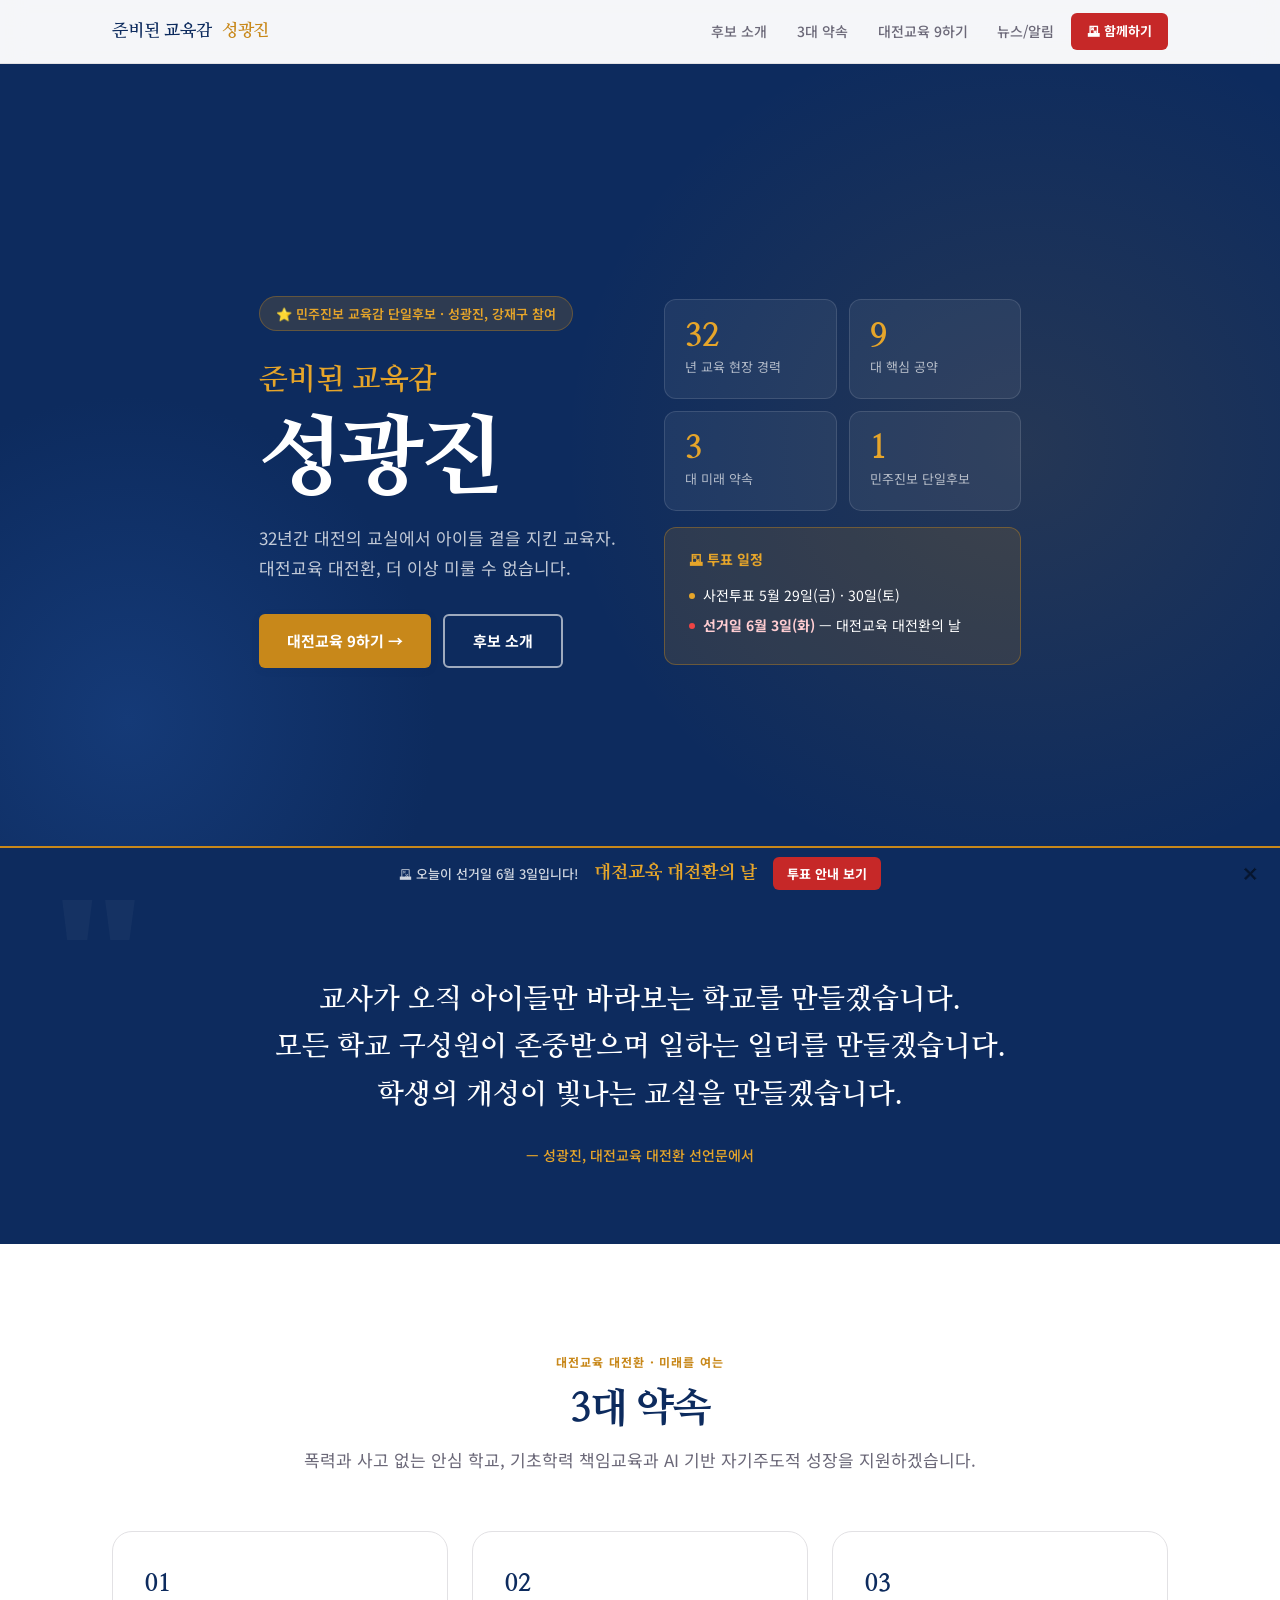
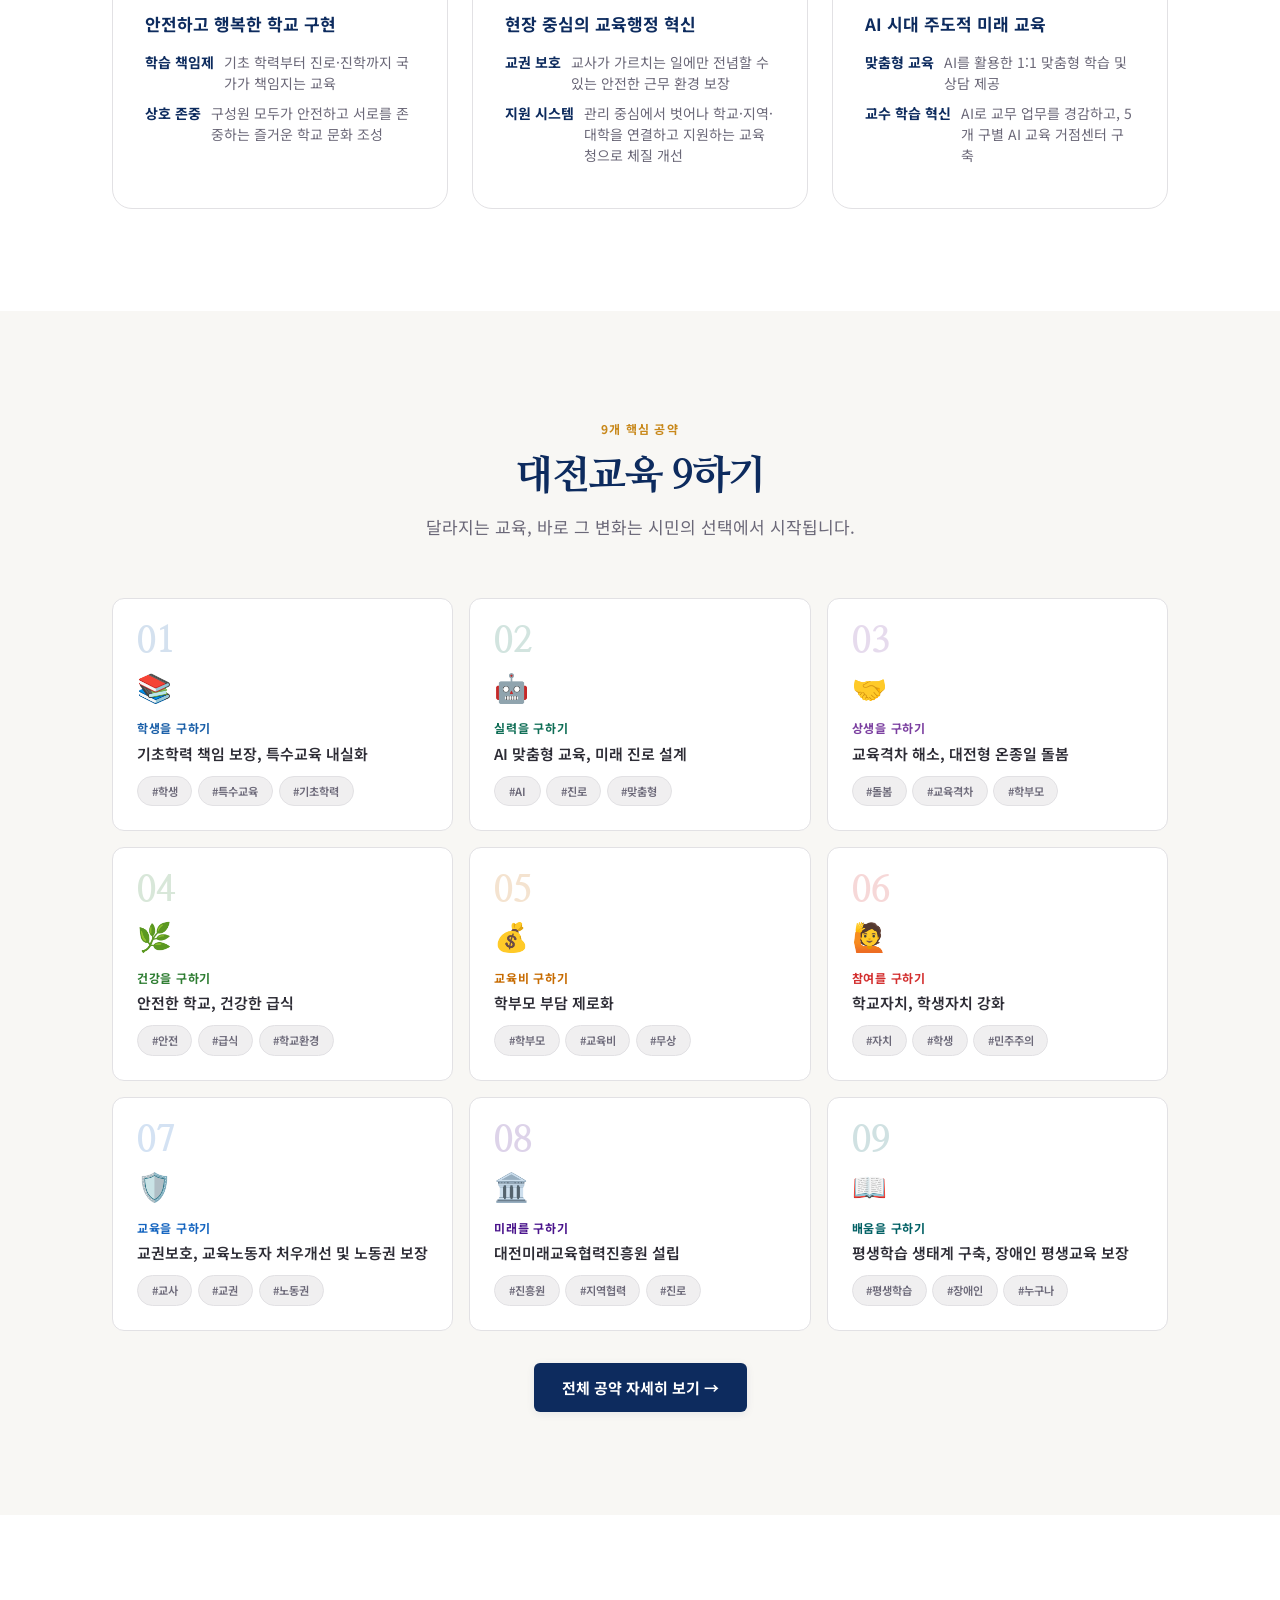
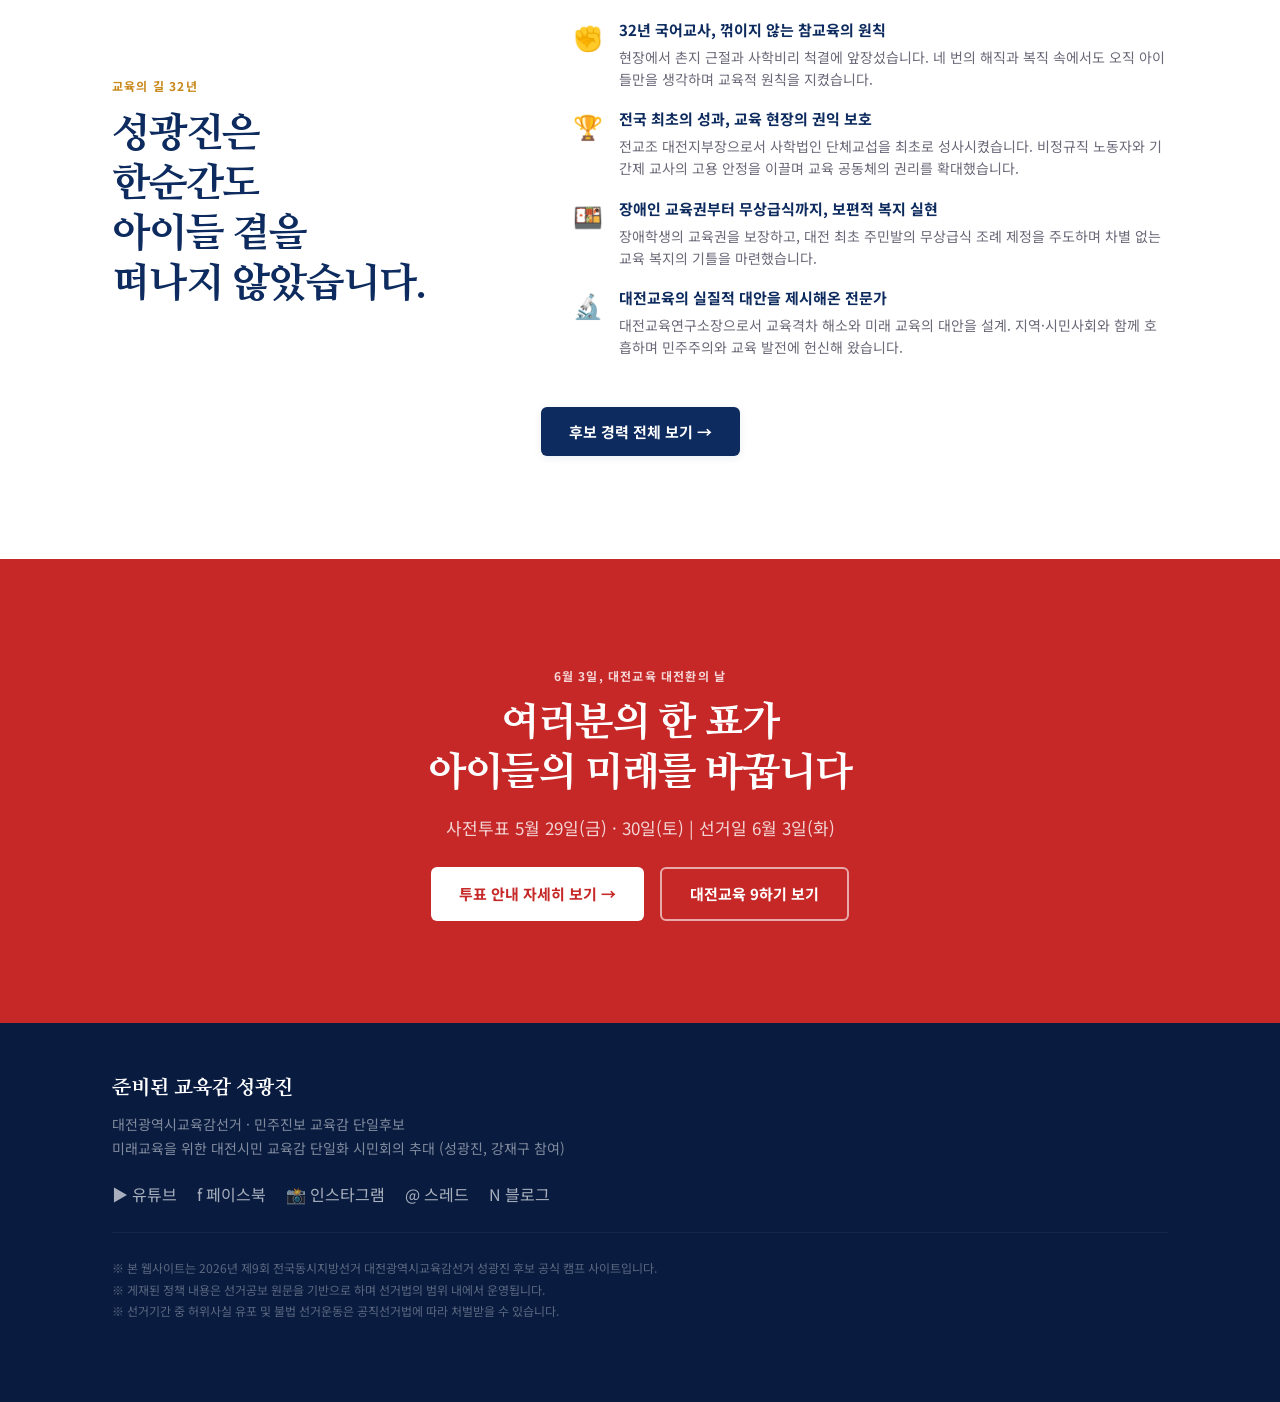
==== index.html @ e191de0e "Add files via upload" ====
<!DOCTYPE html>
<html lang="ko">
<head>
  <meta charset="UTF-8">
  <meta name="viewport" content="width=device-width, initial-scale=1.0">
  <meta name="description" content="준비된 교육감 성광진 — 대전광역시교육감선거 민주진보 교육감 단일후보. 대전교육 9하기, 교육의 길 32년.">
  <title>준비된 교육감 성광진 | 대전광역시교육감선거</title>
  <link rel="preconnect" href="https://fonts.googleapis.com">
  <link rel="stylesheet" href="https://fonts.googleapis.com/css2?family=Noto+Sans+KR:wght@300;400;500;700;900&family=Nanum+Myeongjo:wght@400;700;800&display=swap">
  <link rel="stylesheet" href="css/style.css">
  <style>
    .hero {
      min-height: 100svh;
      background: var(--navy);
      display: flex; align-items: center;
      position: relative; overflow: hidden;
      padding-top: var(--nav-height);
    }
    .hero::before {
      content: '';
      position: absolute; inset: 0;
      background:
        radial-gradient(ellipse 60% 80% at 80% 50%, rgba(200,136,26,.13) 0%, transparent 60%),
        radial-gradient(ellipse 40% 60% at 10% 80%, rgba(26,68,136,.6) 0%, transparent 60%);
    }
    .hero-grid {
      display: grid; grid-template-columns: 1fr 1fr;
      gap: 3rem; align-items: center; position: relative; z-index: 1;
    }
    .hero-left { color: var(--white); }
    .hero-eyebrow {
      display: inline-flex; align-items: center; gap: .5rem;
      background: rgba(200,136,26,.18); border: 1px solid rgba(200,136,26,.35);
      border-radius: 999px; padding: .35rem 1rem;
      font-size: .8125rem; font-weight: 600; color: var(--gold-light); margin-bottom: 1.5rem;
    }
    .hero-slogan {
      font-family: var(--font-serif);
      font-size: clamp(1.25rem,3vw,1.875rem); font-weight: 700;
      color: var(--gold-light); margin-bottom: .5rem; letter-spacing: -.02em;
    }
    .hero-name {
      font-family: var(--font-serif);
      font-size: clamp(3rem,7vw,5.5rem); font-weight: 800;
      letter-spacing: -.04em; line-height: 1.05; margin-bottom: 1rem;
    }
    .hero-desc {
      font-size: clamp(.9375rem,2vw,1.0625rem); color: rgba(255,255,255,.75);
      max-width: 480px; line-height: 1.75; margin-bottom: 2rem;
    }
    .hero-btns { display: flex; gap: .75rem; flex-wrap: wrap; }
    .hero-right { display: flex; flex-direction: column; gap: 1rem; }
    .hero-stat-grid { display: grid; grid-template-columns: repeat(2,1fr); gap: .75rem; }
    .hero-stat {
      background: rgba(255,255,255,.06); border: 1px solid rgba(255,255,255,.12);
      border-radius: var(--radius-md); padding: 1.25rem; color: var(--white);
    }
    .hero-stat-num {
      font-family: var(--font-serif); font-size: 2rem; font-weight: 800;
      color: var(--gold-light); line-height: 1; margin-bottom: .25rem;
    }
    .hero-stat-label { font-size: .8125rem; color: rgba(255,255,255,.65); }
    .hero-vote-box {
      background: rgba(200,136,26,.15); border: 1px solid rgba(200,136,26,.4);
      border-radius: var(--radius-md); padding: 1.25rem 1.5rem; color: var(--white);
    }
    .hero-vote-title { font-size: .875rem; font-weight: 700; color: var(--gold-light); margin-bottom: .75rem; }
    .hero-vote-row { display: flex; align-items: center; gap: .5rem; font-size: .875rem; margin-bottom: .4rem; }
    .hero-vote-dot { width: 6px; height: 6px; border-radius: 50%; background: var(--gold-light); flex-shrink: 0; }
    .promise-card {
      background: var(--white); border: 1.5px solid var(--gray-200);
      border-radius: var(--radius-lg); padding: 2rem; position: relative; overflow: hidden;
      transition: all var(--transition);
    }
    .promise-card:hover { border-color: var(--navy-light); box-shadow: var(--shadow-md); transform: translateY(-4px); }
    .promise-num { font-family: var(--font-serif); font-size: 1.5rem; font-weight: 800; color: var(--navy); margin-bottom: .5rem; }
    .promise-title { font-size: 1.0625rem; font-weight: 700; color: var(--navy); margin-bottom: 1rem; line-height: 1.35; }
    .promise-item { display: flex; gap: .6rem; align-items: flex-start; font-size: .875rem; color: var(--gray-600); line-height: 1.5; margin-bottom: .6rem; }
    .promise-item-label { font-weight: 700; color: var(--navy); white-space: nowrap; flex-shrink: 0; }
    .policies-grid { display: grid; grid-template-columns: repeat(3,1fr); gap: 1rem; }
    .quote-section {
      background: var(--navy); padding: clamp(3rem,6vw,5rem) 0; position: relative; overflow: hidden;
    }
    .quote-section::before {
      content: '"'; position: absolute; top: -2rem; left: 3rem;
      font-family: var(--font-serif); font-size: 20rem; font-weight: 800;
      color: rgba(255,255,255,.03); line-height: 1;
    }
    .quote-text {
      font-family: var(--font-serif); font-size: clamp(1.125rem,3vw,1.75rem);
      font-weight: 700; color: var(--white); line-height: 1.7;
      max-width: 760px; margin: 0 auto; text-align: center; position: relative; z-index: 1;
    }
    .quote-source { text-align: center; color: var(--gold-light); font-size: .875rem; font-weight: 500; margin-top: 1.5rem; }
    @media (max-width:900px) {
      .hero-grid { grid-template-columns: 1fr; }
      .hero-right { display: none; }
      .policies-grid { grid-template-columns: repeat(2,1fr); }
    }
    @media (max-width:640px) { .policies-grid { grid-template-columns: 1fr; } }
  </style>
</head>
<body>
<div id="nav-placeholder"></div>
<main id="main-content">

  <!-- HERO -->
  <section class="hero" aria-label="후보 소개">
    <div class="container">
      <div class="hero-grid">
        <div class="hero-left">
          <div class="hero-eyebrow">⭐ 민주진보 교육감 단일후보 · 성광진, 강재구 참여</div>
          <div class="hero-slogan">준비된 교육감</div>
          <h1 class="hero-name">성광진</h1>
          <p class="hero-desc">32년간 대전의 교실에서 아이들 곁을 지킨 교육자.<br>대전교육 대전환, 더 이상 미룰 수 없습니다.</p>
          <div class="hero-btns">
            <a href="pages/policies.html" class="btn btn-gold">대전교육 9하기 →</a>
            <a href="pages/candidate.html" class="btn btn-outline">후보 소개</a>
          </div>
        </div>
        <div class="hero-right" aria-hidden="true">
          <div class="hero-stat-grid">
            <div class="hero-stat"><div class="hero-stat-num">32</div><div class="hero-stat-label">년 교육 현장 경력</div></div>
            <div class="hero-stat"><div class="hero-stat-num">9</div><div class="hero-stat-label">대 핵심 공약</div></div>
            <div class="hero-stat"><div class="hero-stat-num">3</div><div class="hero-stat-label">대 미래 약속</div></div>
            <div class="hero-stat"><div class="hero-stat-num">1</div><div class="hero-stat-label">민주진보 단일후보</div></div>
          </div>
          <div class="hero-vote-box">
            <div class="hero-vote-title">🗳 투표 일정</div>
            <div class="hero-vote-row"><span class="hero-vote-dot"></span><span>사전투표 5월 29일(금) · 30일(토)</span></div>
            <div class="hero-vote-row"><span class="hero-vote-dot" style="background:#ef4444"></span><span><strong style="color:#ffcdd2">선거일 6월 3일(화)</strong> — 대전교육 대전환의 날</span></div>
          </div>
        </div>
      </div>
    </div>
  </section>

  <!-- 인용 -->
  <section class="quote-section" aria-label="후보 메시지">
    <div class="container">
      <blockquote class="quote-text">
        교사가 오직 아이들만 바라보는 학교를 만들겠습니다.<br>
        모든 학교 구성원이 존중받으며 일하는 일터를 만들겠습니다.<br>
        학생의 개성이 빛나는 교실을 만들겠습니다.
      </blockquote>
      <p class="quote-source">— 성광진, 대전교육 대전환 선언문에서</p>
    </div>
  </section>

  <!-- 3대 약속 -->
  <section class="section" aria-labelledby="promises-title">
    <div class="container">
      <div class="text-center mb-3">
        <span class="section-label">대전교육 대전환 · 미래를 여는</span>
        <h2 class="section-title" id="promises-title">3대 약속</h2>
        <p class="section-subtitle">폭력과 사고 없는 안심 학교, 기초학력 책임교육과 AI 기반 자기주도적 성장을 지원하겠습니다.</p>
      </div>
      <div class="grid-3" id="promises-grid" role="list"></div>
    </div>
  </section>

  <!-- 9하기 -->
  <section class="section section-alt" aria-labelledby="policies-title">
    <div class="container">
      <div class="text-center mb-3">
        <span class="section-label">9개 핵심 공약</span>
        <h2 class="section-title" id="policies-title">대전교육 9하기</h2>
        <p class="section-subtitle">달라지는 교육, 바로 그 변화는 시민의 선택에서 시작됩니다.</p>
      </div>
      <div class="policies-grid" id="policies-grid" role="list"></div>
      <div class="text-center mt-4">
        <a href="pages/policies.html" class="btn btn-primary">전체 공약 자세히 보기 →</a>
      </div>
    </div>
  </section>

  <!-- 후보 소개 -->
  <section class="section" aria-labelledby="about-title">
    <div class="container">
      <div style="display:grid;grid-template-columns:1fr 1.5fr;gap:4rem;align-items:center">
        <div class="fade-in">
          <span class="section-label">교육의 길 32년</span>
          <h2 class="section-title" id="about-title">성광진은<br>한순간도<br>아이들 곁을<br>떠나지 않았습니다.</h2>
        </div>
        <div id="achievements-list" class="fade-in fade-in-delay-2"></div>
      </div>
      <div class="text-center mt-4">
        <a href="pages/candidate.html" class="btn btn-primary">후보 경력 전체 보기 →</a>
      </div>
    </div>
  </section>

  <!-- CTA -->
  <section class="section text-center" aria-label="투표 안내" style="background:var(--danger);color:var(--white)">
    <div class="container">
      <span class="section-label" style="color:rgba(255,255,255,.8)">6월 3일, 대전교육 대전환의 날</span>
      <h2 class="section-title" style="color:var(--white);margin-bottom:1rem">여러분의 한 표가<br>아이들의 미래를 바꿉니다</h2>
      <p class="section-subtitle" style="color:rgba(255,255,255,.8);margin-bottom:1.5rem">사전투표 5월 29일(금) · 30일(토) | 선거일 6월 3일(화)</p>
      <div style="display:flex;gap:1rem;justify-content:center;flex-wrap:wrap">
        <a href="pages/together.html" class="btn" style="background:var(--white);color:var(--danger);font-weight:700">투표 안내 자세히 보기 →</a>
        <a href="pages/policies.html" class="btn btn-outline">대전교육 9하기 보기</a>
      </div>
    </div>
  </section>

</main>
<div id="footer-placeholder"></div>

<script src="js/data.js"></script>
<script src="js/main.js"></script>
<script>
  function renderHome() {
    const data = SKJ_DATA;

    /* 3대 약속 */
    document.getElementById('promises-grid').innerHTML = data.promises3.map((p, i) => `
      <article class="promise-card fade-in fade-in-delay-${i+1}" role="listitem">
        <div class="promise-num">${String(p.num).padStart(2,'0')}</div>
        <h3 class="promise-title">${p.title}</h3>
        ${p.items.map(it => `
          <div class="promise-item">
            <span class="promise-item-label">${it.label}</span>
            <span>${it.desc}</span>
          </div>`).join('')}
      </article>`).join('');

    /* 9하기 그리드 */
    document.getElementById('policies-grid').innerHTML = data.policies9.map((pol, i) => `
      <article class="policy-card fade-in fade-in-delay-${(i%3)+1}"
               style="--card-color:${pol.color}" role="listitem" tabindex="0"
               aria-label="${pol.id}번 공약: ${pol.key} — ${pol.title}"
               onclick="location.href='pages/policy-detail.html?id=${pol.id}'"
               onkeydown="if(event.key==='Enter')location.href='pages/policy-detail.html?id=${pol.id}'">
        <div class="policy-card-num">${String(pol.id).padStart(2,'0')}</div>
        <div class="policy-card-icon" aria-hidden="true">${pol.icon}</div>
        <div class="policy-card-key">${pol.key}</div>
        <div class="policy-card-title">${pol.title}</div>
        <div class="policy-card-tags">
          ${pol.tags.map(t => `<span class="badge badge-gray" style="font-size:.7rem">#${t}</span>`).join('')}
        </div>
      </article>`).join('');

    /* 성과 */
    document.getElementById('achievements-list').innerHTML = data.achievements.map((a, i) => `
      <div class="fade-in fade-in-delay-${i+1}" style="display:flex;gap:1rem;align-items:flex-start;margin-bottom:1rem">
        <span style="font-size:1.5rem;flex-shrink:0" aria-hidden="true">${a.icon}</span>
        <div>
          <div style="font-size:.9375rem;font-weight:700;color:var(--navy);margin-bottom:.2rem">${a.title}</div>
          <div style="font-size:.875rem;color:var(--gray-600);line-height:1.6">${a.desc}</div>
        </div>
      </div>`).join('');

    initFadeIn();
  }

  document.addEventListener('DOMContentLoaded', renderHome);
</script>
</body>
</html>
---- css/style.css ----
/* ============================================================
   성광진 캠프 공식 웹사이트 — 공통 디자인 시스템
   GitHub Pages 정적 호스팅 최적화
   ============================================================ */

/* ── Google Fonts 임포트 ── */
@import url('https://fonts.googleapis.com/css2?family=Noto+Sans+KR:wght@300;400;500;700;900&family=Nanum+Myeongjo:wght@400;700;800&display=swap');

/* ── CSS 변수 ── */
:root {
  /* 메인 컬러 팔레트 */
  --navy:       #0d2b5e;
  --navy-deep:  #091c40;
  --navy-mid:   #1a4488;
  --navy-light: #2a60c0;
  --gold:       #c8881a;
  --gold-light: #e6a52a;
  --gold-pale:  #fdf3dc;
  --white:      #ffffff;
  --off-white:  #f8f7f4;
  --gray-100:   #f0eff0;
  --gray-200:   #e2e1e4;
  --gray-400:   #a8a6b0;
  --gray-600:   #6b6878;
  --gray-800:   #2d2c35;
  --danger:     #c62828;
  --success:    #2e7d32;

  /* 타이포그래피 */
  --font-serif: 'Nanum Myeongjo', 'Georgia', serif;
  --font-sans:  'Noto Sans KR', 'Apple SD Gothic Neo', sans-serif;

  /* 간격 */
  --radius-sm:  6px;
  --radius-md:  12px;
  --radius-lg:  20px;
  --radius-xl:  32px;

  /* 전환 */
  --transition: 0.25s cubic-bezier(0.4, 0, 0.2, 1);
  --shadow-sm:  0 2px 8px rgba(13,43,94,0.08);
  --shadow-md:  0 4px 20px rgba(13,43,94,0.12);
  --shadow-lg:  0 8px 40px rgba(13,43,94,0.18);

  /* 레이아웃 */
  --max-width:  1120px;
  --nav-height: 64px;
}

/* ── 리셋 ── */
*, *::before, *::after { box-sizing: border-box; margin: 0; padding: 0; }
html { scroll-behavior: smooth; font-size: 16px; }
body {
  font-family: var(--font-sans);
  background: var(--white);
  color: var(--gray-800);
  line-height: 1.7;
  -webkit-font-smoothing: antialiased;
}
img { max-width: 100%; display: block; }
a { color: inherit; text-decoration: none; }
ul { list-style: none; }
button { cursor: pointer; border: none; background: none; font-family: inherit; }

/* ── 접근성 ── */
.sr-only {
  position: absolute; width: 1px; height: 1px;
  padding: 0; margin: -1px; overflow: hidden;
  clip: rect(0,0,0,0); white-space: nowrap; border: 0;
}
:focus-visible {
  outline: 3px solid var(--gold);
  outline-offset: 3px;
  border-radius: var(--radius-sm);
}
.skip-nav {
  position: absolute; top: -100%; left: 1rem;
  background: var(--navy); color: var(--white);
  padding: .5rem 1rem; border-radius: var(--radius-sm);
  z-index: 9999; transition: top .2s;
}
.skip-nav:focus { top: 1rem; }

/* ── 레이아웃 컨테이너 ── */
.container {
  max-width: var(--max-width);
  margin: 0 auto;
  padding: 0 clamp(1rem, 5vw, 2rem);
}

/* ── 네비게이션 ── */
.site-nav {
  position: fixed; top: 0; left: 0; right: 0;
  height: var(--nav-height);
  background: rgba(255,255,255,0.96);
  backdrop-filter: blur(12px);
  -webkit-backdrop-filter: blur(12px);
  border-bottom: 1px solid var(--gray-200);
  z-index: 1000;
  transition: box-shadow var(--transition);
}
.site-nav.scrolled { box-shadow: var(--shadow-md); }
.nav-inner {
  max-width: var(--max-width);
  margin: 0 auto;
  padding: 0 clamp(1rem, 5vw, 2rem);
  height: 100%;
  display: flex;
  align-items: center;
  justify-content: space-between;
  gap: 1rem;
}
.nav-logo {
  display: flex; align-items: center; gap: .625rem;
  font-family: var(--font-serif);
  font-size: 1.05rem;
  font-weight: 700;
  color: var(--navy);
  letter-spacing: -.01em;
  flex-shrink: 0;
}
.nav-logo .logo-accent {
  color: var(--gold);
}
.nav-links {
  display: flex;
  align-items: center;
  gap: .25rem;
}
.nav-links a {
  padding: .4rem .8rem;
  font-size: .875rem;
  font-weight: 500;
  color: var(--gray-600);
  border-radius: var(--radius-sm);
  transition: color var(--transition), background var(--transition);
  white-space: nowrap;
}
.nav-links a:hover,
.nav-links a.active { color: var(--navy); background: var(--gray-100); }
.nav-cta {
  padding: .45rem 1rem !important;
  background: var(--danger) !important;
  color: var(--white) !important;
  border-radius: var(--radius-sm) !important;
  font-weight: 700 !important;
  font-size: .8125rem !important;
  white-space: nowrap;
}
.nav-cta:hover { background: #a62020 !important; }

/* 햄버거 (모바일) */
.nav-hamburger {
  display: none;
  flex-direction: column;
  gap: 5px;
  padding: .5rem;
  border-radius: var(--radius-sm);
  transition: background var(--transition);
}
.nav-hamburger:hover { background: var(--gray-100); }
.nav-hamburger span {
  width: 22px; height: 2px;
  background: var(--navy);
  border-radius: 2px;
  transition: transform var(--transition), opacity var(--transition);
  display: block;
}
.nav-hamburger.open span:nth-child(1) { transform: translateY(7px) rotate(45deg); }
.nav-hamburger.open span:nth-child(2) { opacity: 0; }
.nav-hamburger.open span:nth-child(3) { transform: translateY(-7px) rotate(-45deg); }

.nav-mobile {
  display: none;
  position: fixed;
  top: var(--nav-height); left: 0; right: 0;
  background: var(--white);
  border-bottom: 1px solid var(--gray-200);
  padding: 1rem;
  z-index: 999;
  flex-direction: column;
  gap: .25rem;
  box-shadow: var(--shadow-md);
}
.nav-mobile.open { display: flex; }
.nav-mobile a {
  padding: .75rem 1rem;
  font-size: .9375rem;
  font-weight: 500;
  color: var(--gray-800);
  border-radius: var(--radius-sm);
  transition: background var(--transition);
}
.nav-mobile a:hover { background: var(--gray-100); }
.nav-mobile .nav-cta {
  margin-top: .5rem;
  padding: .75rem 1rem !important;
  background: var(--danger) !important;
  color: var(--white) !important;
  border-radius: var(--radius-sm) !important;
  text-align: center;
  font-weight: 700 !important;
}

/* ── 페이지 오프셋 (nav 높이) ── */
.page-offset { padding-top: var(--nav-height); }

/* ── 섹션 공통 ── */
.section {
  padding: clamp(4rem, 8vw, 7rem) 0;
}
.section-alt { background: var(--off-white); }
.section-dark {
  background: var(--navy);
  color: var(--white);
}
.section-title {
  font-family: var(--font-serif);
  font-size: clamp(1.75rem, 4vw, 2.5rem);
  font-weight: 800;
  color: var(--navy);
  letter-spacing: -.03em;
  line-height: 1.25;
  margin-bottom: .75rem;
}
.section-title.light { color: var(--white); }
.section-subtitle {
  font-size: clamp(.9375rem, 2vw, 1.0625rem);
  color: var(--gray-600);
  margin-bottom: clamp(2rem, 5vw, 3.5rem);
}
.section-subtitle.light { color: rgba(255,255,255,.75); }
.section-label {
  display: inline-block;
  font-size: .75rem;
  font-weight: 700;
  letter-spacing: .1em;
  text-transform: uppercase;
  color: var(--gold);
  margin-bottom: .75rem;
}
.section-label.light { color: var(--gold-light); }

/* ── 배지 ── */
.badge {
  display: inline-flex; align-items: center; gap: .35rem;
  padding: .3rem .85rem;
  border-radius: 999px;
  font-size: .8125rem;
  font-weight: 600;
  white-space: nowrap;
}
.badge-gold { background: var(--gold-pale); color: var(--gold); border: 1px solid rgba(200,136,26,.25); }
.badge-navy { background: var(--navy); color: var(--white); }
.badge-danger { background: #fdeaea; color: var(--danger); border: 1px solid rgba(198,40,40,.2); }
.badge-success { background: #e8f5e9; color: var(--success); border: 1px solid rgba(46,125,50,.2); }
.badge-gray { background: var(--gray-100); color: var(--gray-600); border: 1px solid var(--gray-200); }

/* ── 버튼 ── */
.btn {
  display: inline-flex; align-items: center; gap: .5rem;
  padding: .75rem 1.75rem;
  border-radius: var(--radius-sm);
  font-size: .9375rem;
  font-weight: 700;
  transition: all var(--transition);
  white-space: nowrap;
}
.btn-primary {
  background: var(--navy);
  color: var(--white);
  box-shadow: var(--shadow-sm);
}
.btn-primary:hover {
  background: var(--navy-mid);
  box-shadow: var(--shadow-md);
  transform: translateY(-1px);
}
.btn-gold {
  background: var(--gold);
  color: var(--white);
  box-shadow: var(--shadow-sm);
}
.btn-gold:hover {
  background: var(--gold-light);
  box-shadow: var(--shadow-md);
  transform: translateY(-1px);
}
.btn-outline {
  background: transparent;
  color: var(--white);
  border: 2px solid rgba(255,255,255,.6);
}
.btn-outline:hover {
  background: rgba(255,255,255,.1);
  border-color: var(--white);
}
.btn-danger {
  background: var(--danger);
  color: var(--white);
}
.btn-danger:hover { background: #a62020; transform: translateY(-1px); }

/* ── 카드 ── */
.card {
  background: var(--white);
  border: 1px solid var(--gray-200);
  border-radius: var(--radius-md);
  padding: 1.5rem;
  transition: box-shadow var(--transition), transform var(--transition);
}
.card:hover {
  box-shadow: var(--shadow-md);
  transform: translateY(-2px);
}
.card-navy {
  background: var(--navy);
  color: var(--white);
  border-color: var(--navy-mid);
}

/* ── 9하기 폴리시 카드 ── */
.policy-card {
  background: var(--white);
  border: 1.5px solid var(--gray-200);
  border-radius: var(--radius-md);
  padding: 1.5rem;
  cursor: pointer;
  transition: all var(--transition);
  position: relative;
  overflow: hidden;
}
.policy-card::before {
  content: '';
  position: absolute;
  top: 0; left: 0; right: 0;
  height: 3px;
  background: var(--card-color, var(--navy));
  transform: scaleX(0);
  transition: transform var(--transition);
  transform-origin: left;
}
.policy-card:hover::before { transform: scaleX(1); }
.policy-card:hover {
  border-color: var(--card-color, var(--navy));
  box-shadow: 0 4px 24px rgba(0,0,0,.10);
  transform: translateY(-3px);
}
.policy-card-num {
  font-family: var(--font-serif);
  font-size: 2.25rem;
  font-weight: 800;
  color: var(--card-color, var(--navy));
  opacity: .18;
  line-height: 1;
  margin-bottom: .25rem;
}
.policy-card-icon { font-size: 1.75rem; margin-bottom: .5rem; }
.policy-card-key {
  font-size: .75rem;
  font-weight: 700;
  color: var(--card-color, var(--navy));
  letter-spacing: .06em;
  margin-bottom: .25rem;
}
.policy-card-title {
  font-size: .9375rem;
  font-weight: 600;
  color: var(--gray-800);
  line-height: 1.4;
}
.policy-card-tags {
  display: flex; flex-wrap: wrap; gap: .35rem;
  margin-top: .75rem;
}

/* ── Fade-in 스크롤 애니메이션 ── */
.fade-in {
  opacity: 0;
  transform: translateY(24px);
  transition: opacity .6s ease, transform .6s ease;
}
.fade-in.visible {
  opacity: 1;
  transform: translateY(0);
}
.fade-in-delay-1 { transition-delay: .1s; }
.fade-in-delay-2 { transition-delay: .2s; }
.fade-in-delay-3 { transition-delay: .3s; }
.fade-in-delay-4 { transition-delay: .4s; }
.fade-in-delay-5 { transition-delay: .5s; }
.fade-in-delay-6 { transition-delay: .6s; }

/* ── 구분선 ── */
.divider {
  border: none;
  border-top: 1px solid var(--gray-200);
  margin: 0;
}

/* ── D-day 카운터 배너 ── */
.dday-banner {
  position: fixed;
  bottom: 0; left: 0; right: 0;
  background: var(--navy);
  color: var(--white);
  z-index: 900;
  padding: .6rem 1rem;
  display: flex;
  align-items: center;
  justify-content: center;
  gap: 1rem;
  flex-wrap: wrap;
  border-top: 2px solid var(--gold);
}
.dday-banner .dday-label {
  font-size: .8125rem;
  font-weight: 500;
  opacity: .8;
}
.dday-banner .dday-count {
  font-family: var(--font-serif);
  font-size: 1.125rem;
  font-weight: 800;
  color: var(--gold-light);
}
.dday-banner .btn-sm {
  padding: .35rem .85rem;
  font-size: .8125rem;
  font-weight: 700;
  border-radius: var(--radius-sm);
  background: var(--danger);
  color: var(--white);
  transition: background var(--transition);
}
.dday-banner .btn-sm:hover { background: #a62020; }
.dday-close {
  position: absolute; right: 1rem;
  font-size: 1.1rem; opacity: .5; cursor: pointer;
  padding: .25rem;
}
.dday-close:hover { opacity: 1; }

/* ── 푸터 ── */
.site-footer {
  background: var(--navy-deep);
  color: rgba(255,255,255,.65);
  padding: 3rem 0 5rem; /* dday 배너 고려 추가 하단 패딩 */
}
.footer-inner {
  max-width: var(--max-width);
  margin: 0 auto;
  padding: 0 clamp(1rem, 5vw, 2rem);
}
.footer-logo {
  font-family: var(--font-serif);
  font-size: 1.25rem;
  font-weight: 800;
  color: var(--white);
  margin-bottom: .5rem;
}
.footer-notice {
  font-size: .75rem;
  line-height: 1.8;
  margin-top: 1.5rem;
  padding-top: 1.5rem;
  border-top: 1px solid rgba(255,255,255,.1);
  opacity: .5;
}

/* ── 그리드 시스템 ── */
.grid-2 { display: grid; grid-template-columns: repeat(2, 1fr); gap: 1.5rem; }
.grid-3 { display: grid; grid-template-columns: repeat(3, 1fr); gap: 1.5rem; }
.grid-auto { display: grid; grid-template-columns: repeat(auto-fit, minmax(280px, 1fr)); gap: 1.5rem; }

/* ── 반응형 ── */
@media (max-width: 900px) {
  .nav-links { display: none; }
  .nav-hamburger { display: flex; }
  .grid-3 { grid-template-columns: repeat(2, 1fr); }
}
@media (max-width: 640px) {
  .grid-2, .grid-3 { grid-template-columns: 1fr; }
  .dday-banner { padding: .5rem; gap: .5rem; font-size: .8rem; }
  .dday-close { position: static; }
}

/* ── 유틸 ── */
.text-center { text-align: center; }
.text-right  { text-align: right; }
.mt-1 { margin-top: .5rem; }
.mt-2 { margin-top: 1rem; }
.mt-3 { margin-top: 1.5rem; }
.mt-4 { margin-top: 2rem; }
.mb-1 { margin-bottom: .5rem; }
.mb-2 { margin-bottom: 1rem; }
.mb-3 { margin-bottom: 1.5rem; }
.hidden { display: none; }

/* ── prefers-reduced-motion ── */
@media (prefers-reduced-motion: reduce) {
  *, *::before, *::after {
    animation-duration: .01ms !important;
    transition-duration: .01ms !important;
  }
  .fade-in { opacity: 1; transform: none; }
}
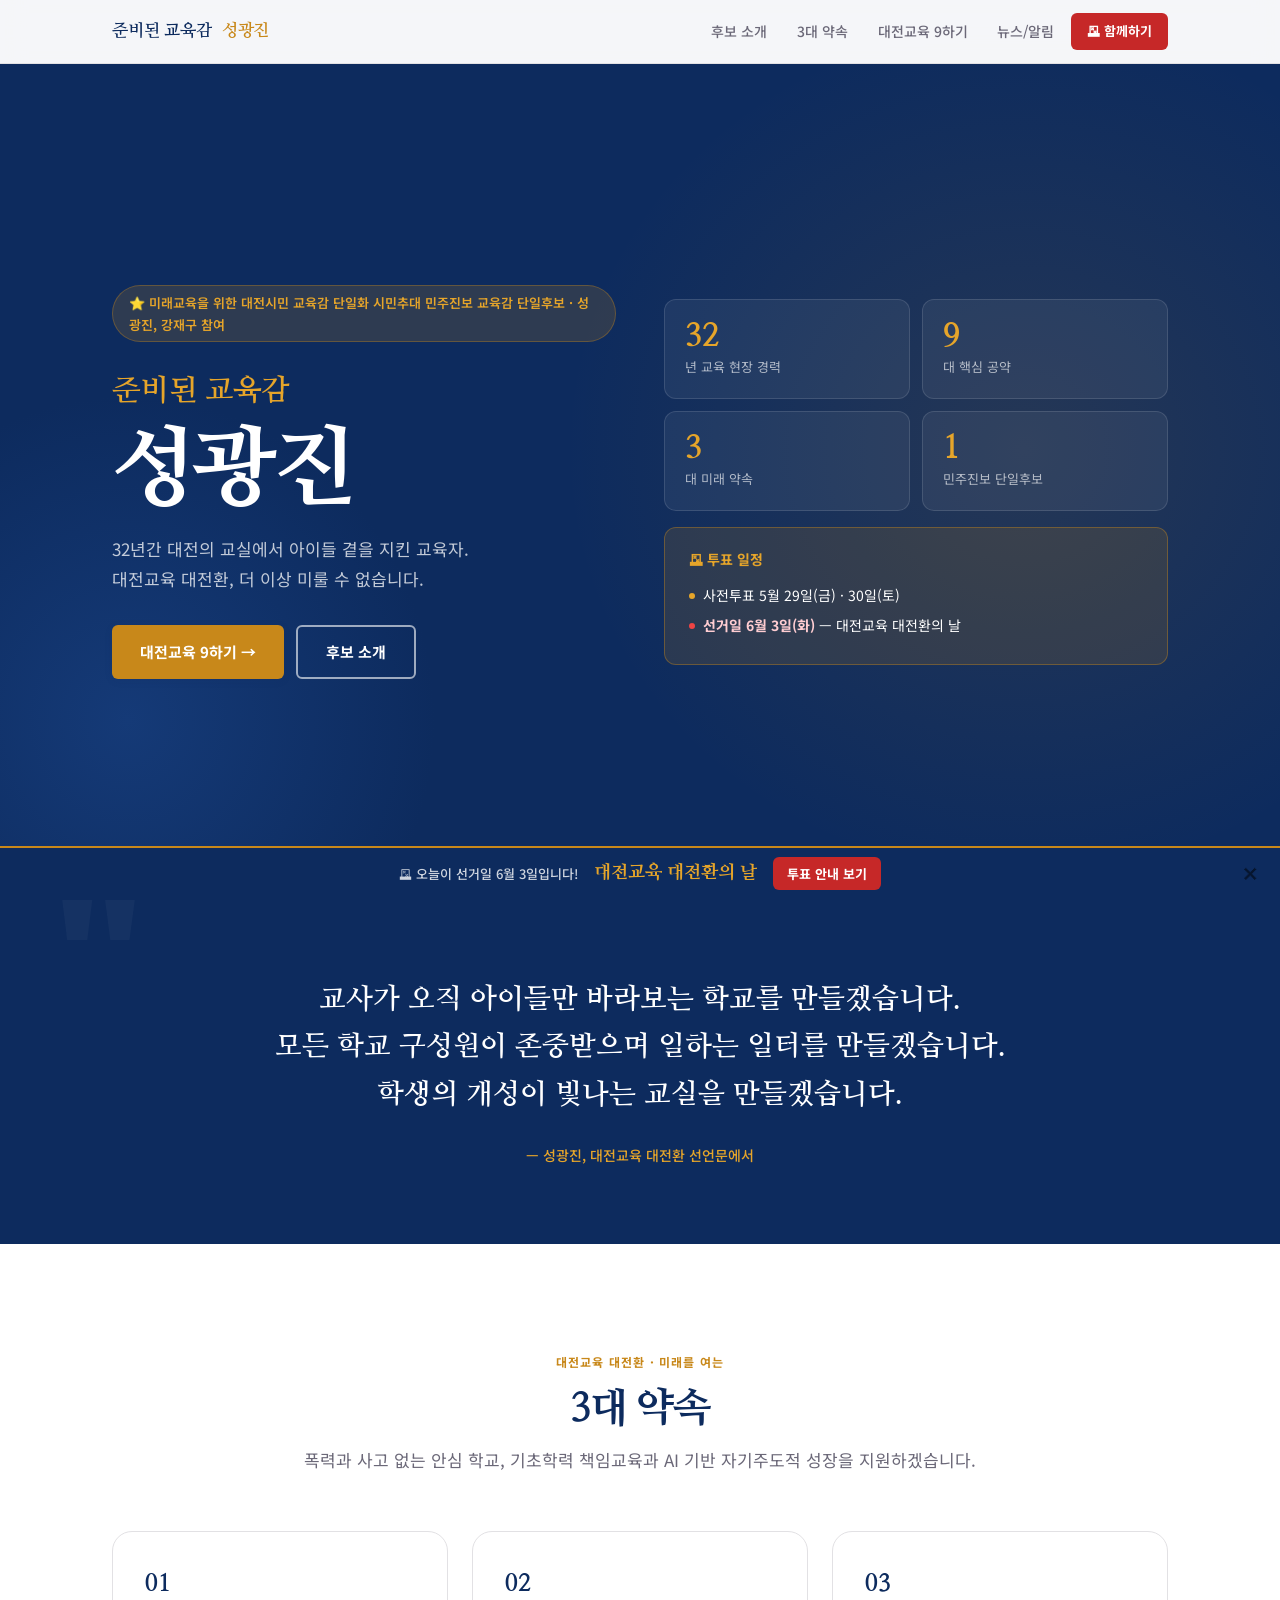
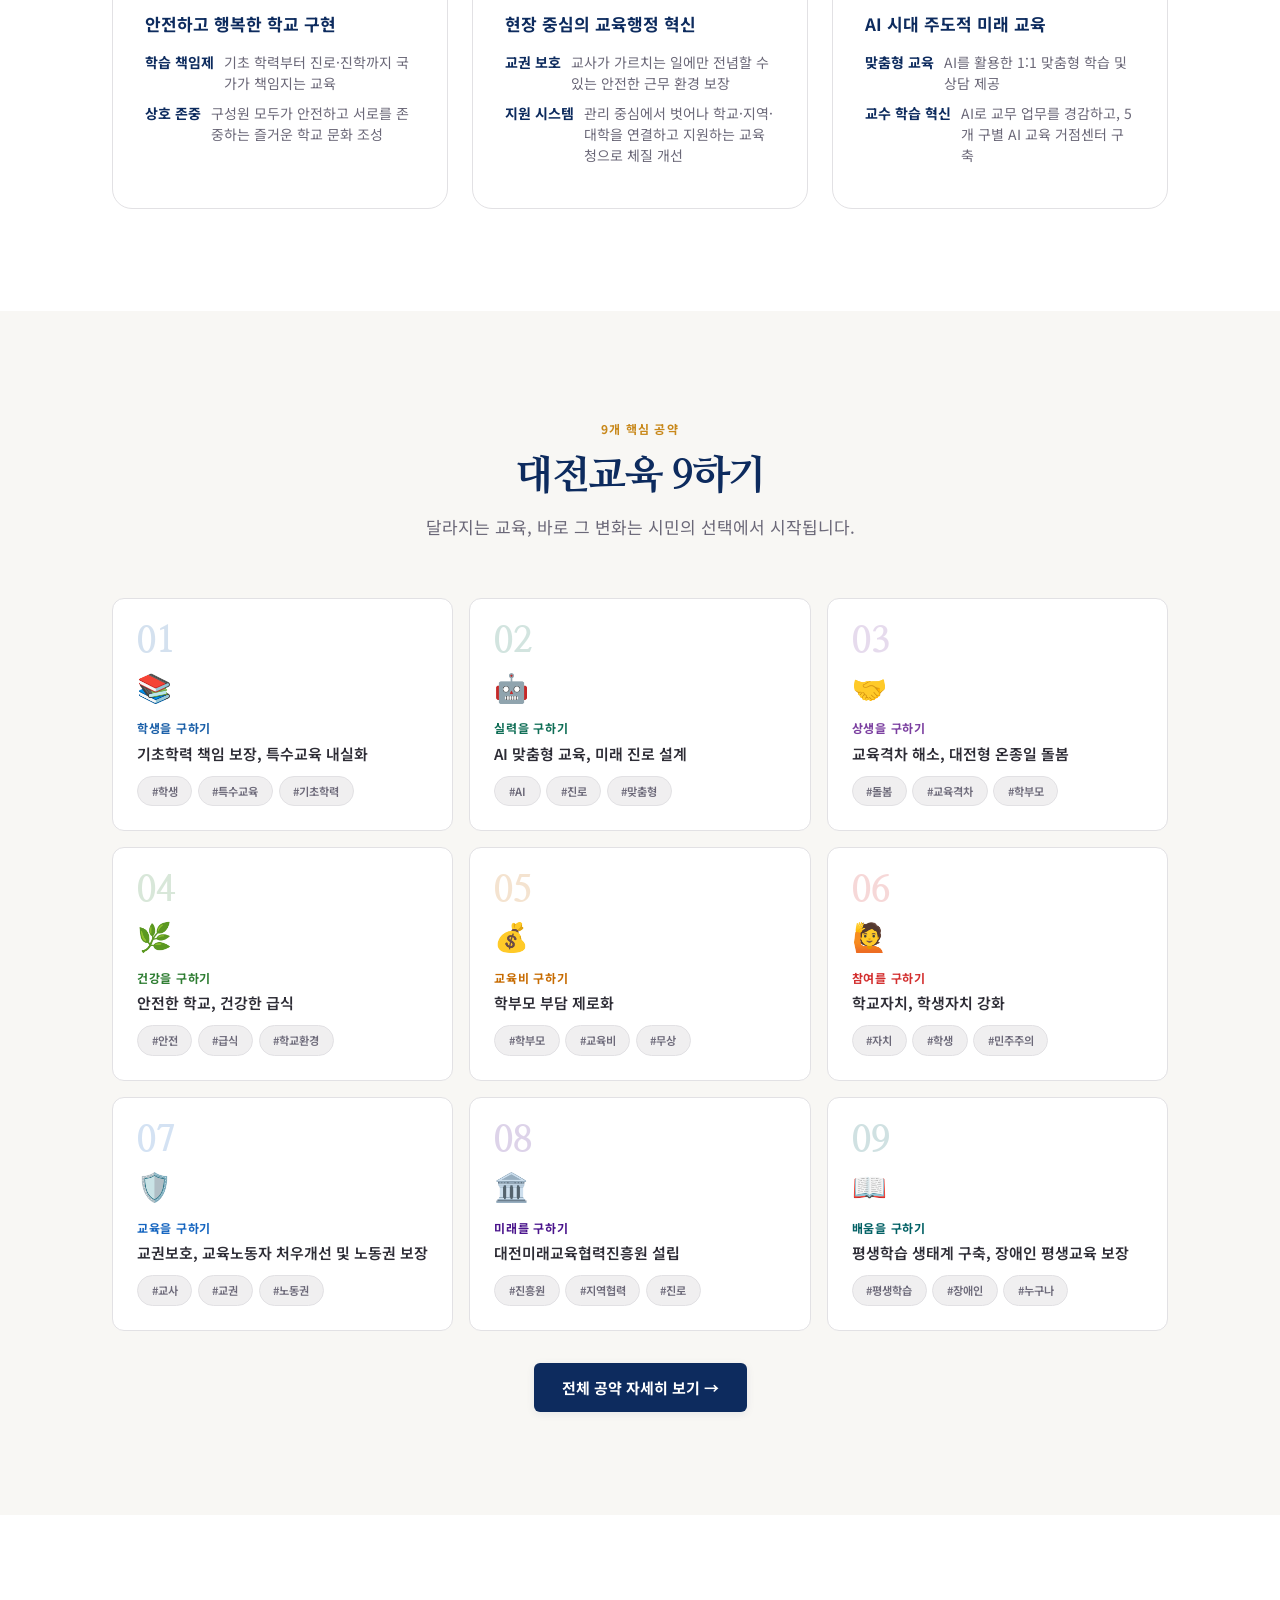
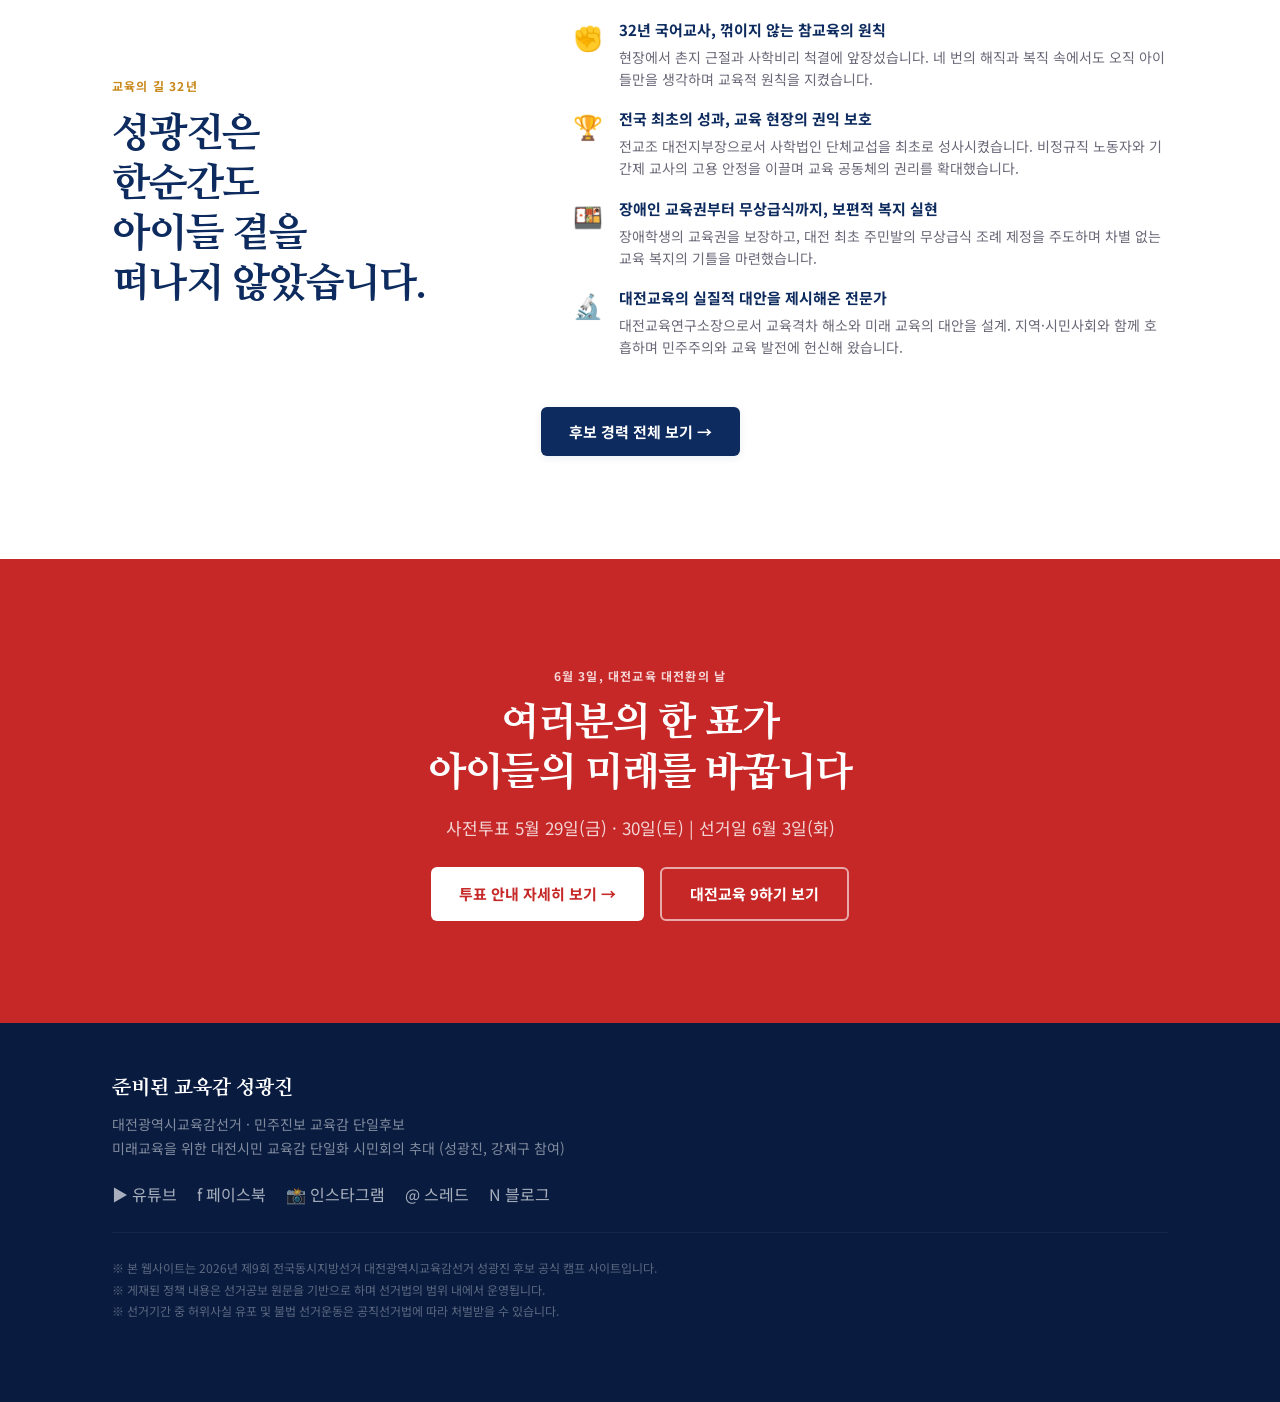
==== commit ea321081: "Update index.html" ====
--- a/index.html
+++ b/index.html
@@ -3,7 +3,7 @@
 <head>
   <meta charset="UTF-8">
   <meta name="viewport" content="width=device-width, initial-scale=1.0">
-  <meta name="description" content="준비된 교육감 성광진 — 대전광역시교육감선거 민주진보 교육감 단일후보. 대전교육 9하기, 교육의 길 32년.">
+  <meta name="description" content="준비된 교육감 성광진 — 대전광역시교육감선거 민주진보 교육감. 대전교육 9하기, 교육의 길 32년.">
   <title>준비된 교육감 성광진 | 대전광역시교육감선거</title>
   <link rel="preconnect" href="https://fonts.googleapis.com">
   <link rel="stylesheet" href="https://fonts.googleapis.com/css2?family=Noto+Sans+KR:wght@300;400;500;700;900&family=Nanum+Myeongjo:wght@400;700;800&display=swap">
@@ -109,7 +109,7 @@
     <div class="container">
       <div class="hero-grid">
         <div class="hero-left">
-          <div class="hero-eyebrow">⭐ 민주진보 교육감 단일후보 · 성광진, 강재구 참여</div>
+          <div class="hero-eyebrow">⭐ 미래교육을 위한 대전시민 교육감 단일화 시민추대 민주진보 교육감 단일후보 · 성광진, 강재구 참여</div>
           <div class="hero-slogan">준비된 교육감</div>
           <h1 class="hero-name">성광진</h1>
           <p class="hero-desc">32년간 대전의 교실에서 아이들 곁을 지킨 교육자.<br>대전교육 대전환, 더 이상 미룰 수 없습니다.</p>
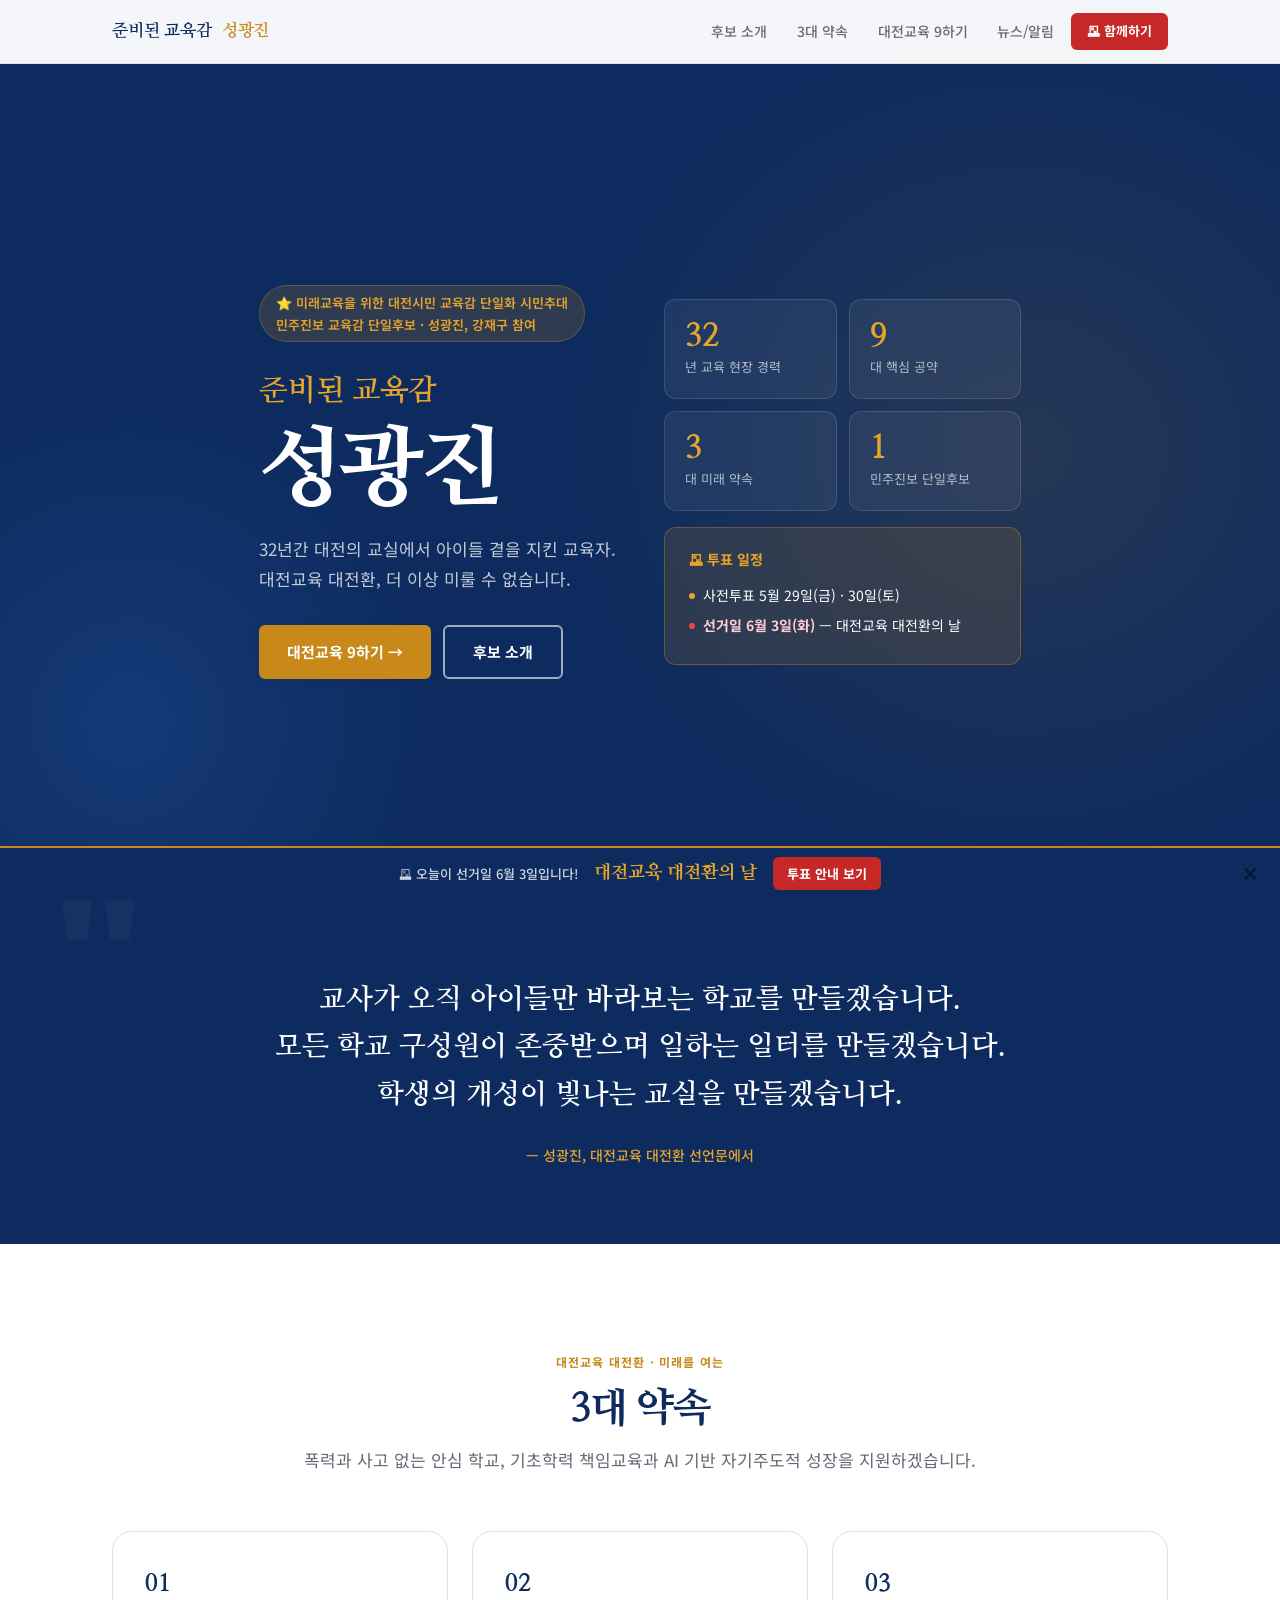
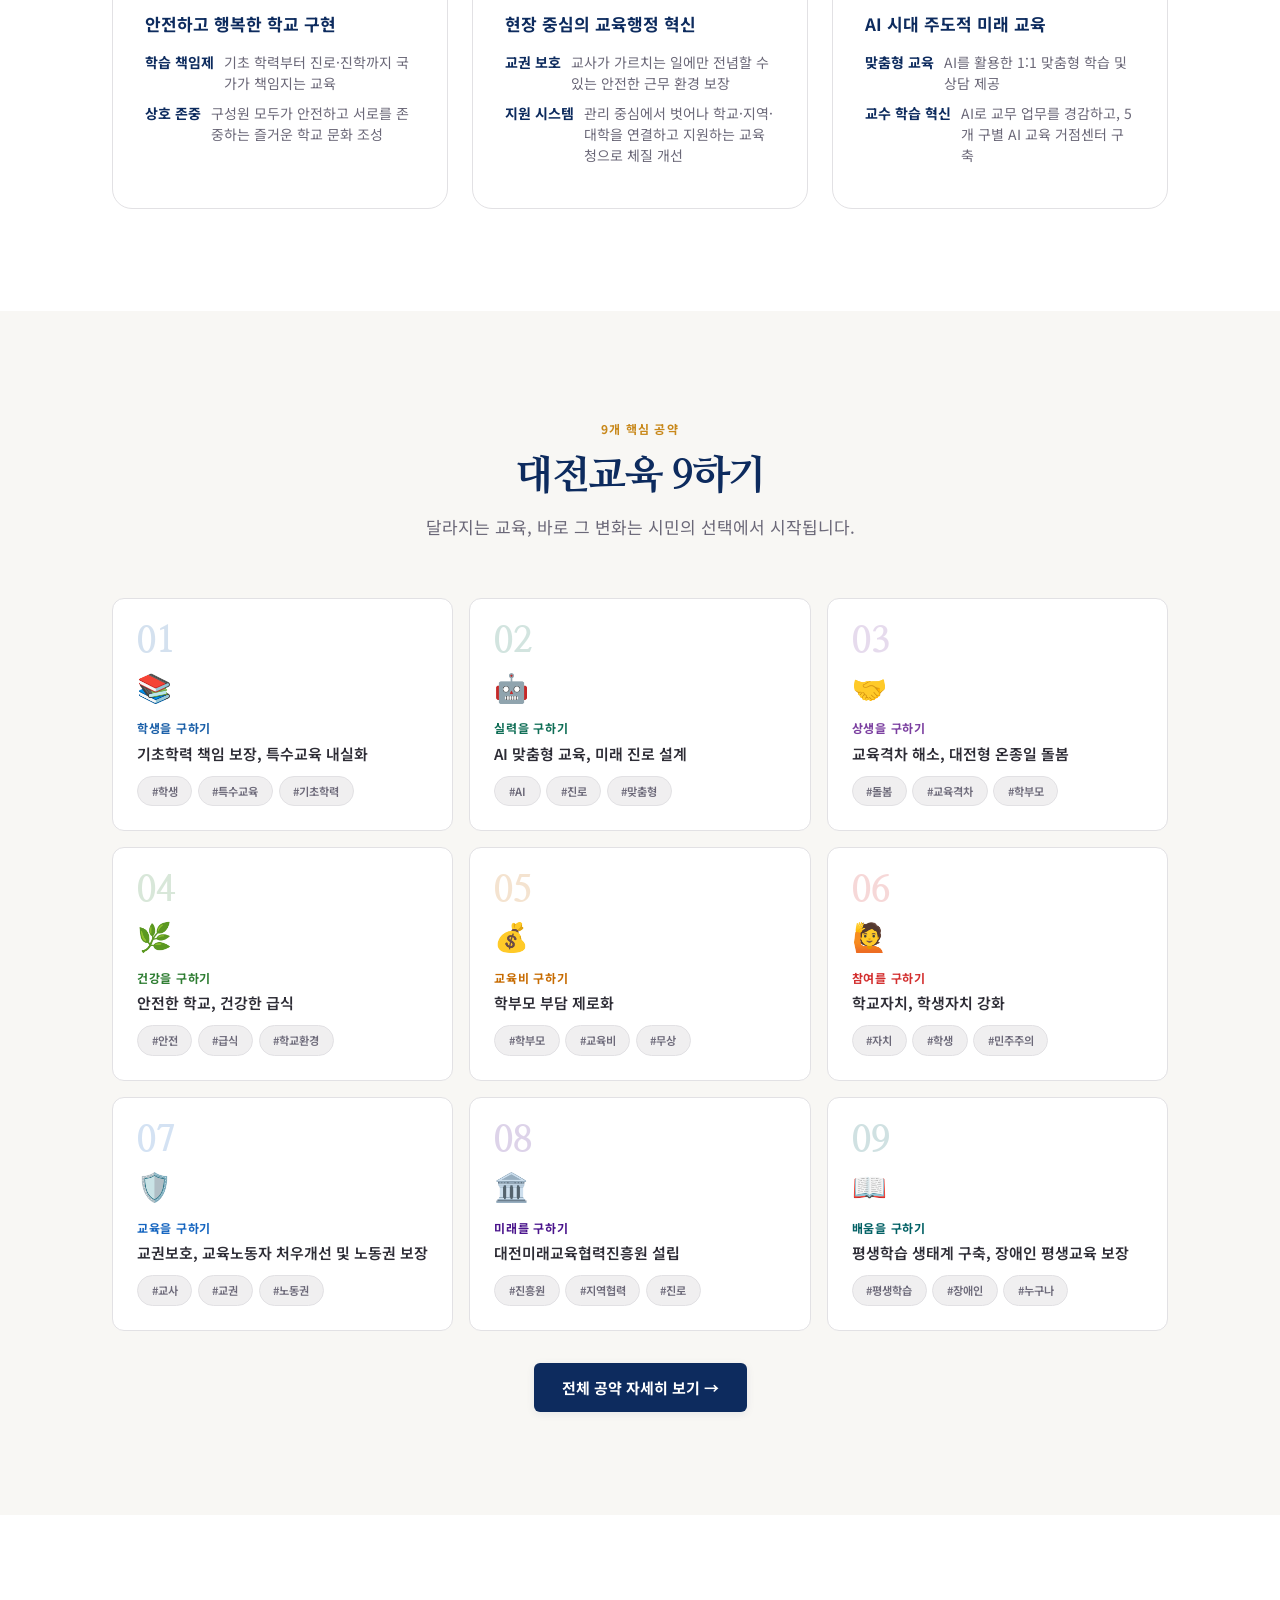
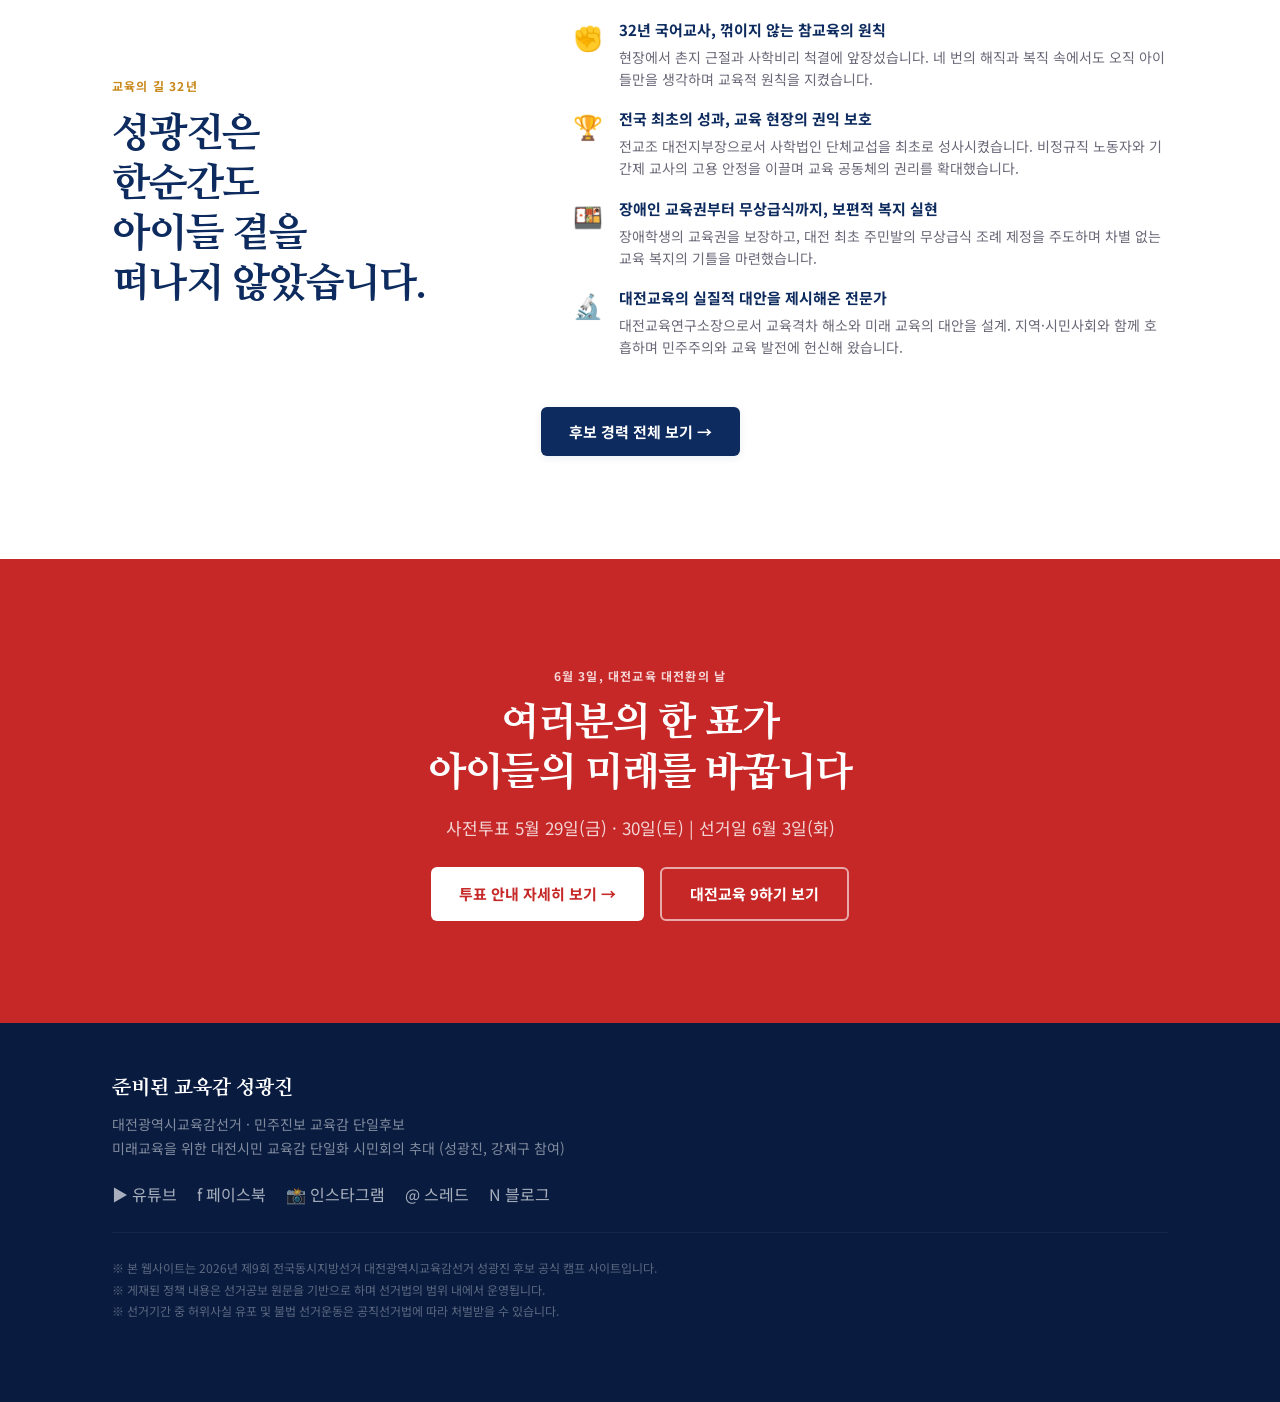
==== commit 81805f28: "Update index.html" ====
--- a/index.html
+++ b/index.html
@@ -109,7 +109,7 @@
     <div class="container">
       <div class="hero-grid">
         <div class="hero-left">
-          <div class="hero-eyebrow">⭐ 미래교육을 위한 대전시민 교육감 단일화 시민추대 민주진보 교육감 단일후보 · 성광진, 강재구 참여</div>
+          <div class="hero-eyebrow">⭐ 미래교육을 위한 대전시민 교육감 단일화 시민추대 <br>민주진보 교육감 단일후보 · 성광진, 강재구 참여</div>
           <div class="hero-slogan">준비된 교육감</div>
           <h1 class="hero-name">성광진</h1>
           <p class="hero-desc">32년간 대전의 교실에서 아이들 곁을 지킨 교육자.<br>대전교육 대전환, 더 이상 미룰 수 없습니다.</p>
